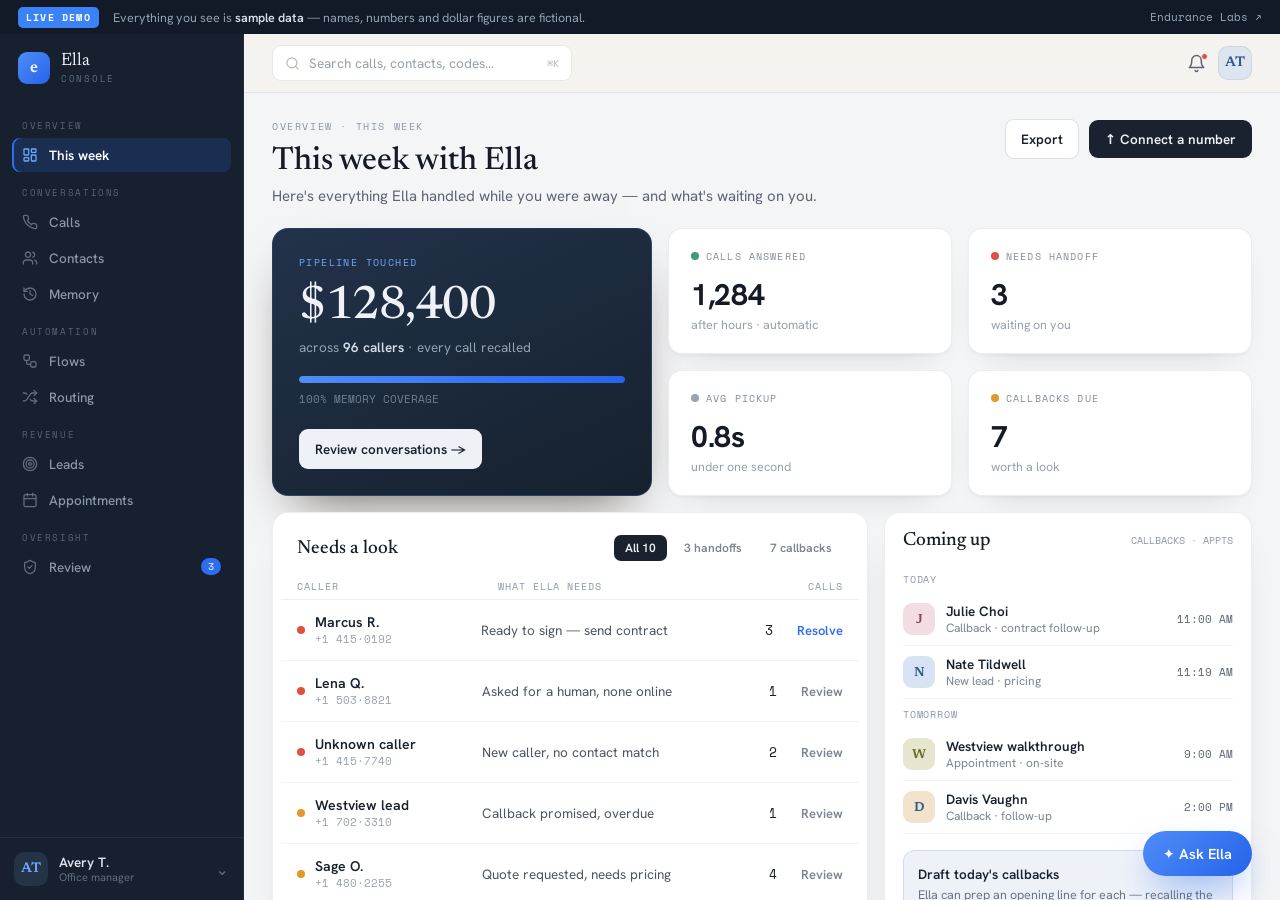
==== console.html @ e3f14224 "Add Ella Console dashboard page (blue/slate palette) from design handoff Implements references/Ella-" ====
<!DOCTYPE html>
<html lang="en">
<head>
  <meta charset="UTF-8" />
  <meta name="viewport" content="width=device-width, initial-scale=1.0" />
  <title>Ella Console — This week with Ella</title>
  <meta name="description" content="The Ella Console — the product dashboard your team logs into. A live, sample-data demo of Ella's weekly overview: pipeline touched, calls answered, what needs a look, what's coming up, and a memory feed of recent conversations." />
  <link rel="preconnect" href="https://fonts.googleapis.com" />
  <link rel="preconnect" href="https://fonts.gstatic.com" crossorigin />
  <link href="https://fonts.googleapis.com/css2?family=Newsreader:ital,opsz,wght@0,6..72,400;0,6..72,500;0,6..72,600;1,6..72,500&family=Hanken+Grotesk:wght@400;500;600;700&family=Space+Mono:wght@400;700&display=swap" rel="stylesheet" />
  <link rel="stylesheet" href="console.css" />
</head>
<body>
<div class="app">

  <!-- ───────── Demo strip ───────── -->
  <div class="demostrip">
    <span class="demo-badge">LIVE DEMO</span>
    <span class="demo-text">Everything you see is <strong>sample data</strong> — names, numbers and dollar figures are fictional.</span>
    <a class="demo-link" href="index.html">Endurance Labs ↗</a>
  </div>

  <!-- ───────── App body ───────── -->
  <div class="appbody">

    <!-- Sidebar -->
    <aside class="sidebar ella-side">
      <div class="side-logo">
        <span class="side-logo-mark">e</span>
        <div class="side-logo-text">
          <div class="side-logo-name">Ella</div>
          <div class="side-logo-sub">CONSOLE</div>
        </div>
      </div>

      <nav class="side-nav" id="sideNav">
        <div class="side-group">
          <div class="side-label">Overview</div>
          <a class="side-item on" data-id="week">
            <span class="side-ic"><svg viewBox="0 0 24 24" fill="none" stroke="currentColor" stroke-width="1.9" stroke-linecap="round" stroke-linejoin="round"><rect width="7" height="9" x="3" y="3" rx="1"/><rect width="7" height="5" x="14" y="3" rx="1"/><rect width="7" height="9" x="14" y="12" rx="1"/><rect width="7" height="5" x="3" y="16" rx="1"/></svg></span>
            <span class="side-name">This week</span>
          </a>
        </div>
        <div class="side-group">
          <div class="side-label">Conversations</div>
          <a class="side-item" data-id="calls">
            <span class="side-ic"><svg viewBox="0 0 24 24" fill="none" stroke="currentColor" stroke-width="1.9" stroke-linecap="round" stroke-linejoin="round"><path d="M22 16.92v3a2 2 0 0 1-2.18 2 19.79 19.79 0 0 1-8.63-3.07 19.5 19.5 0 0 1-6-6 19.79 19.79 0 0 1-3.07-8.67A2 2 0 0 1 4.11 2h3a2 2 0 0 1 2 1.72c.13.96.36 1.9.7 2.81a2 2 0 0 1-.45 2.11L8.09 9.91a16 16 0 0 0 6 6l1.27-1.27a2 2 0 0 1 2.11-.45c.9.34 1.85.57 2.81.7A2 2 0 0 1 22 16.92Z"/></svg></span>
            <span class="side-name">Calls</span>
          </a>
          <a class="side-item" data-id="contacts">
            <span class="side-ic"><svg viewBox="0 0 24 24" fill="none" stroke="currentColor" stroke-width="1.9" stroke-linecap="round" stroke-linejoin="round"><path d="M16 21v-2a4 4 0 0 0-4-4H6a4 4 0 0 0-4 4v2"/><circle cx="9" cy="7" r="4"/><path d="M22 21v-2a4 4 0 0 0-3-3.87"/><path d="M16 3.13a4 4 0 0 1 0 7.75"/></svg></span>
            <span class="side-name">Contacts</span>
          </a>
          <a class="side-item" data-id="memory">
            <span class="side-ic"><svg viewBox="0 0 24 24" fill="none" stroke="currentColor" stroke-width="1.9" stroke-linecap="round" stroke-linejoin="round"><path d="M3 12a9 9 0 1 0 9-9 9.75 9.75 0 0 0-6.74 2.74L3 8"/><path d="M3 3v5h5"/><path d="M12 7v5l4 2"/></svg></span>
            <span class="side-name">Memory</span>
          </a>
        </div>
        <div class="side-group">
          <div class="side-label">Automation</div>
          <a class="side-item" data-id="flows">
            <span class="side-ic"><svg viewBox="0 0 24 24" fill="none" stroke="currentColor" stroke-width="1.9" stroke-linecap="round" stroke-linejoin="round"><rect width="8" height="8" x="3" y="3" rx="2"/><path d="M7 11v4a2 2 0 0 0 2 2h4"/><rect width="8" height="8" x="13" y="13" rx="2"/></svg></span>
            <span class="side-name">Flows</span>
          </a>
          <a class="side-item" data-id="routing">
            <span class="side-ic"><svg viewBox="0 0 24 24" fill="none" stroke="currentColor" stroke-width="1.9" stroke-linecap="round" stroke-linejoin="round"><path d="M2 18h1.4c1.3 0 2.5-.6 3.3-1.7l6.1-8.6c.7-1.1 2-1.7 3.3-1.7H22"/><path d="m18 2 4 4-4 4"/><path d="M2 6h1.9c1.5 0 2.9.9 3.6 2.2"/><path d="M22 18h-5.9c-1.3 0-2.6-.7-3.3-1.8l-.5-.8"/><path d="m18 14 4 4-4 4"/></svg></span>
            <span class="side-name">Routing</span>
          </a>
        </div>
        <div class="side-group">
          <div class="side-label">Revenue</div>
          <a class="side-item" data-id="leads">
            <span class="side-ic"><svg viewBox="0 0 24 24" fill="none" stroke="currentColor" stroke-width="1.9" stroke-linecap="round" stroke-linejoin="round"><circle cx="12" cy="12" r="10"/><circle cx="12" cy="12" r="6"/><circle cx="12" cy="12" r="2"/></svg></span>
            <span class="side-name">Leads</span>
          </a>
          <a class="side-item" data-id="appts">
            <span class="side-ic"><svg viewBox="0 0 24 24" fill="none" stroke="currentColor" stroke-width="1.9" stroke-linecap="round" stroke-linejoin="round"><path d="M8 2v4"/><path d="M16 2v4"/><rect width="18" height="18" x="3" y="4" rx="2"/><path d="M3 10h18"/></svg></span>
            <span class="side-name">Appointments</span>
          </a>
        </div>
        <div class="side-group">
          <div class="side-label">Oversight</div>
          <a class="side-item" data-id="review">
            <span class="side-ic"><svg viewBox="0 0 24 24" fill="none" stroke="currentColor" stroke-width="1.9" stroke-linecap="round" stroke-linejoin="round"><path d="M20 13c0 5-3.5 7.5-7.66 8.95a1 1 0 0 1-.67-.01C7.5 20.5 4 18 4 13V6a1 1 0 0 1 1-1c2 0 4.5-1.2 6.24-2.72a1.17 1.17 0 0 1 1.52 0C14.51 3.81 17 5 19 5a1 1 0 0 1 1 1z"/><path d="m9 12 2 2 4-4"/></svg></span>
            <span class="side-name">Review</span>
            <span class="side-badge">3</span>
          </a>
        </div>
      </nav>

      <div class="side-foot">
        <span class="side-foot-avatar">AT</span>
        <div class="side-foot-meta">
          <div class="side-foot-name">Avery T.</div>
          <div class="side-foot-role">Office manager</div>
        </div>
        <span class="side-foot-caret">⌄</span>
      </div>
    </aside>

    <!-- Main -->
    <main class="main ella-scroll">

      <!-- Top bar -->
      <div class="topbar">
        <div class="search">
          <svg class="search-ic" viewBox="0 0 24 24" fill="none" stroke="currentColor" stroke-width="1.9" stroke-linecap="round" stroke-linejoin="round"><circle cx="11" cy="11" r="8"/><path d="m21 21-4.3-4.3"/></svg>
          <span>Search calls, contacts, codes…</span>
          <span class="search-kbd">⌘K</span>
        </div>
        <div class="topbar-right">
          <span class="bell">
            <svg viewBox="0 0 24 24" fill="none" stroke="currentColor" stroke-width="1.9" stroke-linecap="round" stroke-linejoin="round"><path d="M6 8a6 6 0 0 1 12 0c0 7 3 9 3 9H3s3-2 3-9"/><path d="M10.3 21a1.94 1.94 0 0 0 3.4 0"/></svg>
            <span class="bell-dot"></span>
          </span>
          <span class="topbar-avatar">AT</span>
        </div>
      </div>

      <!-- Content -->
      <div class="content">

        <!-- Page header -->
        <div class="pagehead">
          <div>
            <div class="kicker">OVERVIEW · THIS WEEK</div>
            <h1 class="page-h1">This week with Ella</h1>
            <p class="page-sub">Here's everything Ella handled while you were away — and what's waiting on you.</p>
          </div>
          <div class="pagehead-acts">
            <button class="btn btn-outline">Export</button>
            <button class="btn btn-dark">↑ Connect a number</button>
          </div>
        </div>

        <!-- KPI row -->
        <div class="kpi-row">
          <!-- Hero navy card -->
          <div class="herocard">
            <div class="hero-kicker">PIPELINE TOUCHED</div>
            <div class="hero-figure">$128,400</div>
            <div class="hero-sub">across <strong>96 callers</strong> · every call recalled</div>
            <div class="hero-bar"><div class="hero-bar-fill"></div></div>
            <div class="hero-coverage">100% MEMORY COVERAGE</div>
            <button class="btn hero-btn">Review conversations →</button>
          </div>
          <!-- 4 stat tiles -->
          <div class="stat-tiles">
            <div class="stat">
              <div class="stat-top"><span class="dot green"></span><span class="stat-label">CALLS ANSWERED</span></div>
              <div class="stat-value">1,284</div>
              <div class="stat-sub">after hours · automatic</div>
            </div>
            <div class="stat">
              <div class="stat-top"><span class="dot red"></span><span class="stat-label">NEEDS HANDOFF</span></div>
              <div class="stat-value">3</div>
              <div class="stat-sub">waiting on you</div>
            </div>
            <div class="stat">
              <div class="stat-top"><span class="dot gray"></span><span class="stat-label">AVG PICKUP</span></div>
              <div class="stat-value">0.8s</div>
              <div class="stat-sub">under one second</div>
            </div>
            <div class="stat">
              <div class="stat-top"><span class="dot amber"></span><span class="stat-label">CALLBACKS DUE</span></div>
              <div class="stat-value">7</div>
              <div class="stat-sub">worth a look</div>
            </div>
          </div>
        </div>

        <!-- Two column -->
        <div class="twocol">

          <!-- Needs a look -->
          <div class="card needs">
            <div class="card-head">
              <div class="card-title">Needs a look</div>
              <div class="tabs" id="tabs">
                <button class="tab on" data-tab="all">All 10</button>
                <button class="tab" data-tab="handoff">3 handoffs</button>
                <button class="tab" data-tab="callback">7 callbacks</button>
              </div>
            </div>
            <div class="worklist-head">
              <span>CALLER</span><span>WHAT ELLA NEEDS</span><span class="r">CALLS</span><span></span>
            </div>
            <div id="worklist">
              <div class="worklist-row" data-cat="handoff">
                <div class="wr-caller"><span class="dot red"></span><div><div class="wr-name">Marcus R.</div><div class="wr-code">+1 415·0192</div></div></div>
                <div class="wr-issue">Ready to sign — send contract</div>
                <div class="wr-count">3</div>
                <a class="wr-action primary">Resolve</a>
              </div>
              <div class="worklist-row" data-cat="handoff">
                <div class="wr-caller"><span class="dot red"></span><div><div class="wr-name">Lena Q.</div><div class="wr-code">+1 503·8821</div></div></div>
                <div class="wr-issue">Asked for a human, none online</div>
                <div class="wr-count">1</div>
                <a class="wr-action">Review</a>
              </div>
              <div class="worklist-row" data-cat="handoff">
                <div class="wr-caller"><span class="dot red"></span><div><div class="wr-name">Unknown caller</div><div class="wr-code">+1 415·7740</div></div></div>
                <div class="wr-issue">New caller, no contact match</div>
                <div class="wr-count">2</div>
                <a class="wr-action">Review</a>
              </div>
              <div class="worklist-row" data-cat="callback">
                <div class="wr-caller"><span class="dot amber"></span><div><div class="wr-name">Westview lead</div><div class="wr-code">+1 702·3310</div></div></div>
                <div class="wr-issue">Callback promised, overdue</div>
                <div class="wr-count">1</div>
                <a class="wr-action">Review</a>
              </div>
              <div class="worklist-row" data-cat="callback">
                <div class="wr-caller"><span class="dot amber"></span><div><div class="wr-name">Sage O.</div><div class="wr-code">+1 480·2255</div></div></div>
                <div class="wr-issue">Quote requested, needs pricing</div>
                <div class="wr-count">4</div>
                <a class="wr-action">Review</a>
              </div>
              <div class="worklist-row" data-cat="callback">
                <div class="wr-caller"><span class="dot amber"></span><div><div class="wr-name">Drew S.</div><div class="wr-code">+1 208·9913</div></div></div>
                <div class="wr-issue">Reschedule requested</div>
                <div class="wr-count">2</div>
                <a class="wr-action">Review</a>
              </div>
              <div class="worklist-row" data-cat="callback">
                <div class="wr-caller"><span class="dot amber"></span><div><div class="wr-name">Rhys A.</div><div class="wr-code">+1 214·6648</div></div></div>
                <div class="wr-issue">Payment failed on file</div>
                <div class="wr-count">1</div>
                <a class="wr-action">Review</a>
              </div>
            </div>
            <div class="card-foot">
              <span class="more-link">+3 more issues</span>
              <button class="btn btn-dark sm">✦ Let Ella handle it</button>
            </div>
          </div>

          <!-- Coming up -->
          <div class="card comingup">
            <div class="card-head">
              <div class="card-title">Coming up</div>
              <span class="card-kicker">CALLBACKS · APPTS</span>
            </div>
            <div class="cu-day">TODAY</div>
            <div class="cu-row">
              <span class="avatar a32 rose">J</span>
              <div class="cu-meta"><div class="cu-name">Julie Choi</div><div class="cu-ctx">Callback · contract follow-up</div></div>
              <span class="cu-time">11:00 AM</span>
            </div>
            <div class="cu-row">
              <span class="avatar a32 blue">N</span>
              <div class="cu-meta"><div class="cu-name">Nate Tildwell</div><div class="cu-ctx">New lead · pricing</div></div>
              <span class="cu-time">11:19 AM</span>
            </div>
            <div class="cu-day">TOMORROW</div>
            <div class="cu-row">
              <span class="avatar a32 olive">W</span>
              <div class="cu-meta"><div class="cu-name">Westview walkthrough</div><div class="cu-ctx">Appointment · on-site</div></div>
              <span class="cu-time">9:00 AM</span>
            </div>
            <div class="cu-row">
              <span class="avatar a32 amber">D</span>
              <div class="cu-meta"><div class="cu-name">Davis Vaughn</div><div class="cu-ctx">Callback · follow-up</div></div>
              <span class="cu-time">2:00 PM</span>
            </div>
            <div class="cu-callout">
              <div class="cu-callout-title">Draft today's callbacks</div>
              <div class="cu-callout-sub">Ella can prep an opening line for each — recalling the last call.</div>
              <button class="btn cu-callout-btn">Draft with Ella →</button>
            </div>
          </div>
        </div>

        <!-- Recent conversations -->
        <div class="card recent">
          <div class="card-head">
            <div class="card-title">Recent conversations</div>
            <span class="view-all">View all →</span>
          </div>

          <div class="rc-day">FRI, JUN 20</div>
          <div class="rc-row">
            <span class="avatar a38 amber">M</span>
            <div class="rc-meta"><div class="rc-name">Marcus R.</div><div class="rc-ctx"><span class="memchip">↻ MEMORY</span> Recalled 3 prior calls · closing on Westview</div></div>
            <div class="rc-right"><div class="rc-time">4:42 PM</div><div class="rc-dur">6:18</div></div>
          </div>
          <div class="rc-row">
            <span class="avatar a38 purple">P</span>
            <div class="rc-meta"><div class="rc-name">Priya N.</div><div class="rc-ctx"><span class="memchip">↻ MEMORY</span> New lead · asked about pricing &amp; hours</div></div>
            <div class="rc-right"><div class="rc-time">2:10 PM</div><div class="rc-dur">3:02</div></div>
          </div>
          <div class="rc-row">
            <span class="avatar a38 green">C</span>
            <div class="rc-meta"><div class="rc-name">Cole B.</div><div class="rc-ctx"><span class="memchip">↻ MEMORY</span> Rescheduled Thursday install to Monday</div></div>
            <div class="rc-right"><div class="rc-time">12:35 PM</div><div class="rc-dur">1:54</div></div>
          </div>

          <div class="rc-day">THU, JUN 19</div>
          <div class="rc-row">
            <span class="avatar a38 rose">J</span>
            <div class="rc-meta"><div class="rc-name">Julie Choi</div><div class="rc-ctx"><span class="memchip">↻ MEMORY</span> Recalled deposit on file · booked the signing</div></div>
            <div class="rc-right"><div class="rc-time">5:01 PM</div><div class="rc-dur">4:20</div></div>
          </div>
          <div class="rc-row">
            <span class="avatar a38 blue">R</span>
            <div class="rc-meta"><div class="rc-name">Rhys A.</div><div class="rc-ctx"><span class="memchip">↻ MEMORY</span> Payment failed · flagged for handoff</div></div>
            <div class="rc-right"><div class="rc-time">3:48 PM</div><div class="rc-dur">2:11</div></div>
          </div>
          <div class="rc-row">
            <span class="avatar a38 olive">S</span>
            <div class="rc-meta"><div class="rc-name">Sage O.</div><div class="rc-ctx"><span class="memchip">↻ MEMORY</span> Quote requested · sent follow-up text</div></div>
            <div class="rc-right"><div class="rc-time">11:22 AM</div><div class="rc-dur">2:46</div></div>
          </div>
        </div>

      </div>

      <!-- Ask Ella -->
      <div class="ask-pop" id="askPop" hidden>
        <div class="ask-head"><span class="ask-mark">e</span><span class="ask-title">Ask Ella</span></div>
        <div class="ask-suggestions">
          <div class="ask-sg">Who's waiting on a callback?</div>
          <div class="ask-sg">Summarize Marcus R.'s last 3 calls</div>
          <div class="ask-sg">Who's most likely to close this week?</div>
        </div>
        <div class="ask-input">Ask anything…<span class="ask-send">↑</span></div>
      </div>
      <button class="ask-fab" id="askFab">✦ Ask Ella</button>

    </main>
  </div>
</div>

<script>
  // Sidebar active state (visual)
  document.getElementById('sideNav').addEventListener('click', function (e) {
    var item = e.target.closest('.side-item');
    if (!item) return;
    e.preventDefault();
    this.querySelectorAll('.side-item.on').forEach(function (el) { el.classList.remove('on'); });
    item.classList.add('on');
  });

  // "Needs a look" tab filter
  var tabs = document.getElementById('tabs');
  var rows = Array.prototype.slice.call(document.querySelectorAll('#worklist .worklist-row'));
  tabs.addEventListener('click', function (e) {
    var btn = e.target.closest('.tab');
    if (!btn) return;
    this.querySelectorAll('.tab.on').forEach(function (el) { el.classList.remove('on'); });
    btn.classList.add('on');
    var t = btn.getAttribute('data-tab');
    rows.forEach(function (r) {
      r.style.display = (t === 'all' || r.getAttribute('data-cat') === t) ? '' : 'none';
    });
  });

  // Ask Ella popover
  var fab = document.getElementById('askFab');
  var pop = document.getElementById('askPop');
  fab.addEventListener('click', function () { pop.hidden = !pop.hidden; });
</script>
</body>
</html>
---- console.css ----
/* Ella Console — product dashboard.
   Palette B (cool blue/slate SaaS), tokens per the design handoff README.
   Fonts: Newsreader (display/headings/numbers/avatars), Hanken Grotesk (UI/body),
   Space Mono (eyebrows, codes, phone numbers, timestamps). */

:root {
  --app-bg: #f4f5f7;
  --sidebar-bg: #16202e;
  --demo-bg: #111a26;

  --accent: #2f6df0;
  --accent-grad: linear-gradient(135deg, #4f8df8, #2563eb);
  --accent-icon: #6ea8fe;

  --heading: #141b26;
  --body: #18212e;
  --muted: #5b6573;
  --faint: #97a0ad;
  --mono-faint: #8a97a6;
  --mono-faint-2: #9aa4b1;

  --status-red: #dc5440;
  --status-amber: #e0992a;
  --status-green: #3f9d6e;

  --surface: #ffffff;
  --card-border: rgba(20, 30, 45, 0.08);
  --hairline: rgba(20, 30, 45, 0.07);
  --hairline-soft: rgba(20, 30, 45, 0.05);
  --row-hover: #f6f8fb;

  --card-shadow: 0 2px 3px rgba(20, 30, 45, 0.03), 0 18px 40px -24px rgba(20, 30, 45, 0.22);
  --stat-shadow: 0 2px 3px rgba(20, 30, 45, 0.03), 0 16px 36px -22px rgba(20, 30, 45, 0.2);
  --navy-shadow: 0 24px 50px -24px rgba(28, 18, 8, 0.7);

  --f-serif: 'Newsreader', Georgia, serif;
  --f-sans: 'Hanken Grotesk', system-ui, -apple-system, sans-serif;
  --f-mono: 'Space Mono', ui-monospace, monospace;
}

* { box-sizing: border-box; }
html, body { margin: 0; padding: 0; background: var(--app-bg); font-family: var(--f-sans); color: var(--body); }
a { text-decoration: none; color: inherit; }

.ella-scroll::-webkit-scrollbar { width: 10px; }
.ella-scroll::-webkit-scrollbar-track { background: transparent; }
.ella-scroll::-webkit-scrollbar-thumb { background: rgba(20, 30, 45, 0.14); border-radius: 6px; }
.ella-side::-webkit-scrollbar { width: 8px; }
.ella-side::-webkit-scrollbar-thumb { background: rgba(255, 255, 255, 0.1); border-radius: 6px; }

@keyframes ellaPop { from { opacity: 0; transform: translateY(8px); } to { opacity: 1; transform: translateY(0); } }

.app { height: 100vh; display: flex; flex-direction: column; background: var(--app-bg); color: var(--body); overflow: hidden; }

/* ───────── Demo strip ───────── */
.demostrip { flex: 0 0 auto; height: 34px; background: var(--demo-bg); display: flex; align-items: center; gap: 14px; padding: 0 18px; font-size: 12.5px; color: #93a1b2; }
.demo-badge { font-family: var(--f-mono); font-size: 10px; letter-spacing: 0.12em; color: #fff; background: #3b82f6; border-radius: 5px; padding: 3px 8px; font-weight: 700; }
.demo-text strong { color: #d6deea; font-weight: 600; }
.demo-link { margin-left: auto; color: #9aa9bb; font-family: var(--f-mono); font-size: 11px; }
.demo-link:hover { color: #d6deea; }
.demo-text { overflow: hidden; text-overflow: ellipsis; white-space: nowrap; }

/* ───────── App body ───────── */
.appbody { flex: 1 1 auto; display: flex; min-height: 0; }

/* ───────── Sidebar ───────── */
.sidebar { flex: 0 0 244px; background: var(--sidebar-bg); border-right: 1px solid rgba(255, 255, 255, 0.06); display: flex; flex-direction: column; overflow-y: auto; }
.side-logo { padding: 18px 18px 14px; display: flex; align-items: center; gap: 11px; }
.side-logo-mark { width: 32px; height: 32px; border-radius: 9px; background: var(--accent-grad); color: #fff; display: flex; align-items: center; justify-content: center; font-family: var(--f-serif); font-weight: 600; font-size: 17px; }
.side-logo-name { font-family: var(--f-serif); font-size: 18px; color: #eef2f7; line-height: 1.1; }
.side-logo-sub { font-family: var(--f-mono); font-size: 8.5px; letter-spacing: 0.2em; color: #5f6e80; }

.side-nav { flex: 1 1 auto; padding: 6px 12px; }
.side-group { margin: 14px 0 4px; }
.side-label { font-family: var(--f-mono); font-size: 9px; letter-spacing: 0.18em; color: #566576; padding: 0 10px 6px; text-transform: uppercase; }
.side-item { display: flex; align-items: center; gap: 11px; padding: 8px 10px; border-radius: 8px; cursor: pointer; font-size: 13.5px; margin-bottom: 2px; color: #8a98a8; font-weight: 500; transition: background 120ms ease, color 120ms ease; }
.side-item:hover { background: rgba(255, 255, 255, 0.05); color: #c8d2de; }
.side-item.on { background: rgba(47, 109, 240, 0.18); box-shadow: inset 2px 0 0 var(--accent); color: #fff; font-weight: 600; }
.side-ic { width: 16px; display: inline-flex; align-items: center; justify-content: center; color: #5f6e80; flex-shrink: 0; }
.side-ic svg { width: 16px; height: 16px; }
.side-item:hover .side-ic { color: #8fa2b8; }
.side-item.on .side-ic { color: var(--accent-icon); }
.side-name { flex: 1 1 auto; }
.side-badge { font-family: var(--f-mono); font-size: 10px; background: var(--accent); color: #fff; border-radius: 20px; padding: 1px 7px; }

.side-foot { flex: 0 0 auto; padding: 14px; border-top: 1px solid rgba(255, 255, 255, 0.06); display: flex; align-items: center; gap: 11px; }
.side-foot-avatar { width: 34px; height: 34px; border-radius: 10px; background: #243446; color: var(--accent-icon); display: flex; align-items: center; justify-content: center; font-family: var(--f-serif); font-weight: 600; font-size: 14px; }
.side-foot-name { font-size: 13.5px; color: #dbe3ee; font-weight: 600; line-height: 1.25; }
.side-foot-role { font-size: 11px; color: #5f6e80; }
.side-foot-caret { margin-left: auto; color: #5f6e80; }

/* ───────── Main ───────── */
.main { flex: 1 1 auto; min-width: 0; overflow-y: auto; position: relative; }

/* Top bar */
.topbar { position: sticky; top: 0; z-index: 40; background: rgba(245, 243, 238, 0.86); backdrop-filter: blur(12px); border-bottom: 1px solid var(--hairline); display: flex; align-items: center; gap: 14px; padding: 11px 28px; }
.search { display: flex; align-items: center; gap: 9px; background: #fff; border: 1px solid rgba(20, 30, 45, 0.1); border-radius: 9px; padding: 8px 12px; width: 300px; color: var(--faint); font-size: 13.5px; }
.search-ic { width: 15px; height: 15px; color: #bdb6ab; flex-shrink: 0; }
.search-kbd { margin-left: auto; font-family: var(--f-mono); font-size: 10px; color: #bdb6ab; }
.topbar-right { margin-left: auto; display: flex; align-items: center; gap: 12px; }
.bell { position: relative; color: var(--muted); cursor: pointer; display: inline-flex; }
.bell svg { width: 19px; height: 19px; }
.bell-dot { position: absolute; top: -1px; right: -2px; width: 7px; height: 7px; border-radius: 50%; background: var(--status-red); border: 1.5px solid var(--app-bg); }
.topbar-avatar { width: 34px; height: 34px; border-radius: 10px; background: #dde5f0; border: 1px solid var(--card-border); color: #2f5a8a; display: flex; align-items: center; justify-content: center; font-family: var(--f-serif); font-weight: 600; font-size: 14px; }

/* Content */
.content { padding: 26px 28px 80px; max-width: 1280px; }

/* Page header */
.pagehead { display: flex; align-items: flex-start; justify-content: space-between; gap: 20px; margin-bottom: 22px; }
.kicker { font-family: var(--f-mono); font-size: 10px; letter-spacing: 0.16em; color: var(--mono-faint); margin-bottom: 10px; }
.page-h1 { font-family: var(--f-serif); font-weight: 500; font-size: 32px; line-height: 1.1; margin: 0 0 7px; color: var(--heading); }
.page-sub { font-size: 15px; color: var(--muted); margin: 0; }
.pagehead-acts { display: flex; align-items: center; gap: 10px; flex-shrink: 0; }

/* Buttons */
.btn { font-family: var(--f-sans); font-size: 13.5px; font-weight: 600; border-radius: 9px; cursor: pointer; border: none; transition: background 120ms ease, filter 120ms ease; }
.btn.sm { font-size: 13px; }
.btn-outline { border: 1px solid rgba(20, 30, 45, 0.14); background: #fff; color: var(--body); padding: 10px 15px; }
.btn-outline:hover { background: var(--row-hover); }
.btn-dark { background: #1a2230; color: #eef2f7; padding: 10px 16px; display: inline-flex; align-items: center; gap: 8px; }
.btn-dark.sm { padding: 9px 14px; gap: 7px; }
.btn-dark:hover { background: #26303f; }

/* ───────── KPI row ───────── */
.kpi-row { display: grid; grid-template-columns: 380px 1fr; gap: 16px; margin-bottom: 16px; }
.herocard { border-radius: 16px; padding: 26px; background: linear-gradient(155deg, #22324a, #16212e); border: 1px solid rgba(110, 168, 254, 0.16); box-shadow: var(--navy-shadow); display: flex; flex-direction: column; }
.hero-kicker { font-family: var(--f-mono); font-size: 10px; letter-spacing: 0.14em; color: var(--accent-icon); }
.hero-figure { font-family: var(--f-serif); font-weight: 500; font-size: 46px; line-height: 1; color: #eef2f7; margin: 14px 0 8px; letter-spacing: -0.01em; }
.hero-sub { font-size: 13.5px; color: #93a1b2; }
.hero-sub strong { color: #d6deea; font-weight: 600; }
.hero-bar { margin: 20px 0 8px; height: 7px; border-radius: 6px; background: rgba(255, 255, 255, 0.08); overflow: hidden; }
.hero-bar-fill { width: 100%; height: 100%; border-radius: 6px; background: linear-gradient(90deg, #4f8df8, #2563eb); }
.hero-coverage { font-family: var(--f-mono); font-size: 10.5px; color: #6f7e90; }
.hero-btn { margin-top: 22px; align-self: flex-start; background: #eef2f7; color: #1a2230; padding: 11px 16px; }
.hero-btn:hover { background: #fff; }

.stat-tiles { display: grid; grid-template-columns: 1fr 1fr; grid-template-rows: 1fr 1fr; gap: 16px; }
.stat { background: var(--surface); border: 1px solid var(--card-border); border-radius: 14px; padding: 20px 22px; box-shadow: var(--stat-shadow); display: flex; flex-direction: column; }
.stat-top { display: flex; align-items: center; gap: 7px; margin-bottom: auto; }
.stat-label { font-family: var(--f-mono); font-size: 9.5px; letter-spacing: 0.12em; color: #828c9a; }
.stat-value { font-size: 30px; font-weight: 700; color: var(--heading); line-height: 1; margin: 14px 0 6px; letter-spacing: -0.01em; }
.stat-sub { font-size: 12.5px; color: var(--faint); }

/* Status dots */
.dot { width: 8px; height: 8px; border-radius: 50%; flex-shrink: 0; display: inline-block; }
.dot.green { background: var(--status-green); }
.dot.red { background: var(--status-red); }
.dot.amber { background: var(--status-amber); }
.dot.gray { background: var(--mono-faint-2); }

/* ───────── Cards ───────── */
.card { background: var(--surface); border: 1px solid var(--card-border); border-radius: 16px; box-shadow: var(--card-shadow); }
.card-head { display: flex; align-items: center; justify-content: space-between; }
.card-title { font-family: var(--f-serif); font-size: 19px; font-weight: 500; color: var(--heading); }
.card-kicker { font-family: var(--f-mono); font-size: 10px; color: var(--mono-faint); }

/* Two column */
.twocol { display: grid; grid-template-columns: 1.62fr 1fr; gap: 16px; margin-bottom: 16px; }

/* Needs a look */
.needs { padding: 8px; }
.needs .card-head { padding: 14px 16px 12px; }
.tabs { display: flex; align-items: center; gap: 6px; }
.tab { font-family: var(--f-sans); font-size: 12px; font-weight: 600; cursor: pointer; border: none; border-radius: 7px; padding: 5px 11px; background: transparent; color: #7b8493; }
.tab.on { background: #1a2230; color: #eef2f7; }
.worklist-head { display: grid; grid-template-columns: 1.1fr 1.7fr auto auto; font-family: var(--f-mono); font-size: 9.5px; letter-spacing: 0.1em; color: var(--mono-faint); padding: 6px 16px; border-bottom: 1px solid var(--hairline); }
.worklist-head .r { text-align: right; }
.worklist-row { display: grid; grid-template-columns: 1.1fr 1.7fr auto auto; align-items: center; padding: 13px 16px; border-bottom: 1px solid var(--hairline-soft); transition: background 120ms ease; }
.worklist-row:hover { background: var(--row-hover); }
.wr-caller { display: flex; align-items: center; gap: 10px; min-width: 0; }
.wr-name { font-size: 14px; font-weight: 600; color: var(--body); white-space: nowrap; overflow: hidden; text-overflow: ellipsis; }
.wr-code { font-family: var(--f-mono); font-size: 10.5px; color: var(--mono-faint-2); }
.wr-issue { font-size: 13.5px; color: #4d5564; padding-right: 14px; }
.wr-count { font-family: var(--f-mono); font-size: 13px; color: var(--body); text-align: right; padding-right: 18px; }
.wr-action { font-size: 13px; font-weight: 600; color: #7b8493; white-space: nowrap; padding-left: 6px; cursor: pointer; }
.wr-action.primary { color: var(--accent); }
.wr-action:hover { text-decoration: underline; }
.card-foot { display: flex; align-items: center; justify-content: space-between; padding: 14px 16px 12px; }
.more-link { font-size: 13px; color: var(--accent); font-weight: 600; cursor: pointer; }

/* Coming up */
.comingup { padding: 18px; display: flex; flex-direction: column; }
.comingup .card-head { margin-bottom: 14px; }
.cu-day { font-family: var(--f-mono); font-size: 10px; letter-spacing: 0.08em; color: var(--mono-faint); margin: 8px 0 6px; }
.cu-row { display: flex; align-items: center; gap: 11px; padding: 9px 0; border-bottom: 1px solid var(--hairline-soft); }
.cu-meta { min-width: 0; flex: 1 1 auto; }
.cu-name { font-size: 13.5px; font-weight: 600; color: var(--body); white-space: nowrap; overflow: hidden; text-overflow: ellipsis; }
.cu-ctx { font-size: 12px; color: #7b8493; }
.cu-time { font-family: var(--f-mono); font-size: 11px; color: var(--muted); flex-shrink: 0; }
.cu-callout { margin-top: 16px; background: #eef2f8; border: 1px solid rgba(47, 109, 240, 0.16); border-radius: 12px; padding: 14px; }
.cu-callout-title { font-size: 13.5px; font-weight: 600; color: var(--body); margin-bottom: 3px; }
.cu-callout-sub { font-size: 12.5px; color: #6b7484; line-height: 1.5; margin-bottom: 12px; }
.cu-callout-btn { width: 100%; background: var(--accent-grad); color: #fff; padding: 10px; font-size: 13px; }
.cu-callout-btn:hover { filter: brightness(1.05); }

/* Recent conversations */
.recent { padding: 20px 22px; }
.recent .card-head { margin-bottom: 6px; }
.view-all { font-size: 13px; color: var(--accent); font-weight: 600; cursor: pointer; }
.rc-day { font-family: var(--f-mono); font-size: 10px; letter-spacing: 0.08em; color: var(--mono-faint); margin: 18px 0 4px; }
.rc-row { display: flex; align-items: center; gap: 13px; padding: 11px 6px; border-bottom: 1px solid var(--hairline-soft); border-radius: 8px; transition: background 120ms ease; }
.rc-row:hover { background: var(--row-hover); }
.rc-meta { min-width: 0; flex: 1 1 auto; }
.rc-name { font-size: 14.5px; font-weight: 600; color: var(--body); }
.rc-ctx { font-size: 13px; color: #6b7484; display: flex; align-items: center; gap: 8px; }
.memchip { display: inline-flex; align-items: center; gap: 4px; font-family: var(--f-mono); font-size: 10px; color: var(--accent); background: rgba(47, 109, 240, 0.09); border-radius: 5px; padding: 1px 6px; white-space: nowrap; }
.rc-right { text-align: right; flex-shrink: 0; }
.rc-time { font-family: var(--f-mono); font-size: 11.5px; color: var(--muted); }
.rc-dur { font-family: var(--f-mono); font-size: 10.5px; color: var(--mono-faint-2); }

/* Avatars (rounded squares, pastel cool set) */
.avatar { display: flex; align-items: center; justify-content: center; font-family: var(--f-serif); font-weight: 600; flex-shrink: 0; }
.avatar.a32 { width: 32px; height: 32px; border-radius: 9px; font-size: 13px; }
.avatar.a38 { width: 38px; height: 38px; border-radius: 10px; font-size: 15px; }
.avatar.amber { background: #f3e3cd; color: #2f5a8a; }
.avatar.green { background: #d9ead9; color: #2f6b48; }
.avatar.blue { background: #d7e3f2; color: #2f5a8a; }
.avatar.purple { background: #e6ddf2; color: #5a3f8a; }
.avatar.rose { background: #f2dde2; color: #8a3f55; }
.avatar.olive { background: #e6e6cf; color: #6b6b2f; }

/* ───────── Ask Ella ───────── */
.ask-fab { position: fixed; right: 28px; bottom: 24px; z-index: 60; display: inline-flex; align-items: center; gap: 9px; background: var(--accent-grad); color: #fff; border: none; border-radius: 999px; padding: 13px 20px; font-size: 14.5px; font-weight: 600; cursor: pointer; font-family: var(--f-sans); box-shadow: 0 16px 36px -10px rgba(47, 109, 240, 0.6); transition: filter 120ms ease; }
.ask-fab:hover { filter: brightness(1.05); }
.ask-pop { position: fixed; right: 28px; bottom: 84px; z-index: 60; width: 330px; background: #fff; border: 1px solid rgba(20, 30, 45, 0.1); border-radius: 16px; box-shadow: 0 30px 70px -20px rgba(28, 18, 8, 0.45); padding: 16px; animation: ellaPop .18s ease; }
.ask-pop[hidden] { display: none; }
.ask-head { display: flex; align-items: center; gap: 9px; margin-bottom: 12px; }
.ask-mark { width: 28px; height: 28px; border-radius: 8px; background: var(--accent-grad); color: #fff; display: flex; align-items: center; justify-content: center; font-family: var(--f-serif); font-size: 14px; }
.ask-title { font-family: var(--f-serif); font-size: 16px; color: var(--heading); }
.ask-suggestions { display: flex; flex-direction: column; gap: 7px; margin-bottom: 12px; }
.ask-sg { font-size: 12.5px; color: #4d5564; background: #eef2f8; border-radius: 9px; padding: 9px 11px; cursor: pointer; }
.ask-sg:hover { background: #e3eaf6; }
.ask-input { display: flex; align-items: center; gap: 8px; border: 1px solid rgba(20, 30, 45, 0.12); border-radius: 10px; padding: 9px 11px; color: var(--faint); font-size: 13px; }
.ask-send { margin-left: auto; color: var(--accent); }

/* ───────── Responsive ───────── */
@media (max-width: 1080px) {
  .kpi-row { grid-template-columns: 1fr; }
  .twocol { grid-template-columns: 1fr; }
}
@media (max-width: 720px) {
  .sidebar { display: none; }
  .stat-tiles { grid-template-rows: auto; }
  .search { width: auto; flex: 1; }
}
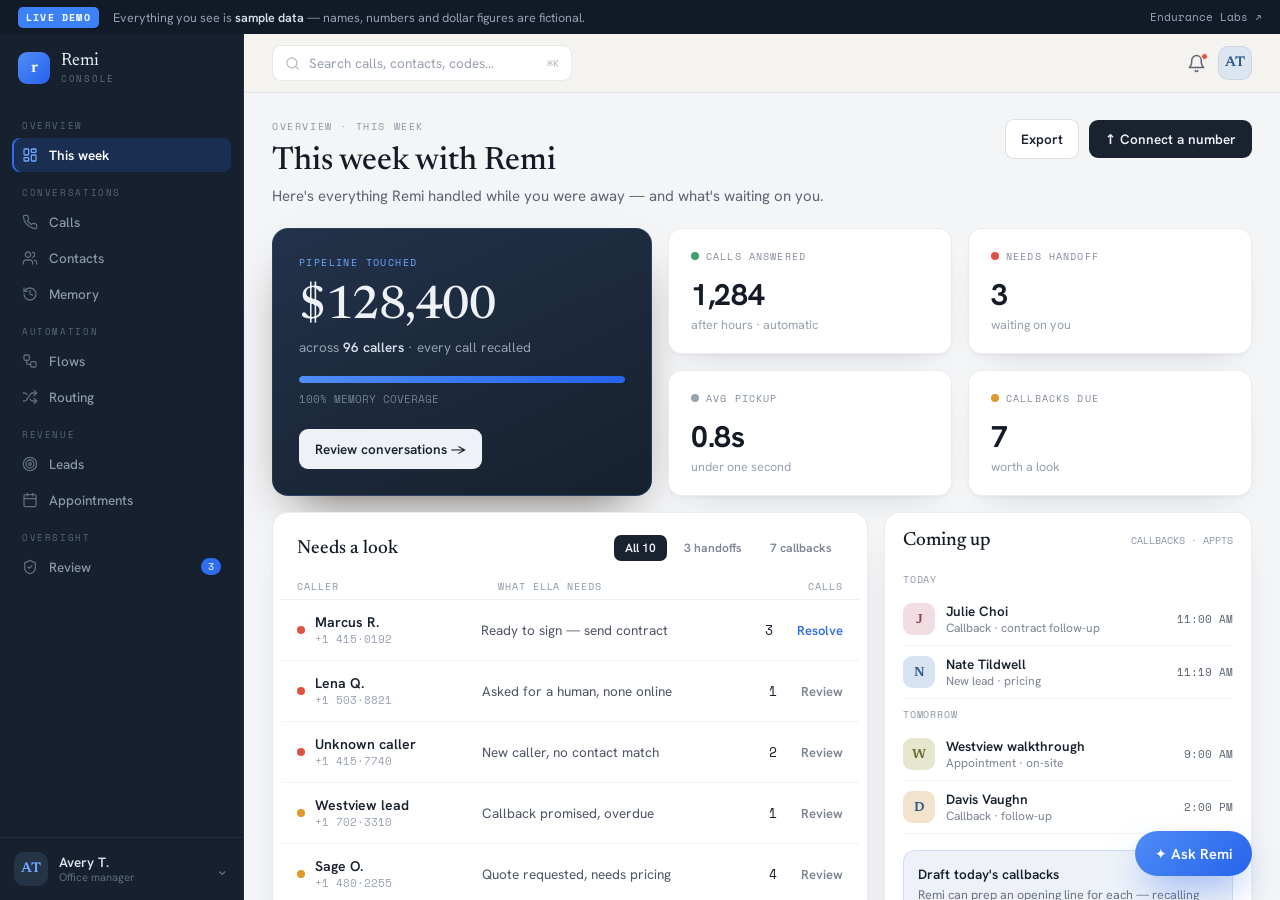
==== commit c9393379: "Rebrand Ella → Remi and rewire the landing page (Fable 5) Product renamed Ella → Remi across landing" ====
--- a/console.html
+++ b/console.html
@@ -3,8 +3,8 @@
 <head>
   <meta charset="UTF-8" />
   <meta name="viewport" content="width=device-width, initial-scale=1.0" />
-  <title>Ella Console — This week with Ella</title>
-  <meta name="description" content="The Ella Console — the product dashboard your team logs into. A live, sample-data demo of Ella's weekly overview: pipeline touched, calls answered, what needs a look, what's coming up, and a memory feed of recent conversations." />
+  <title>Remi Console — This week with Remi</title>
+  <meta name="description" content="The Remi Console — the product dashboard your team logs into. A live, sample-data demo of Remi's weekly overview: pipeline touched, calls answered, what needs a look, what's coming up, and a memory feed of recent conversations." />
   <link rel="preconnect" href="https://fonts.googleapis.com" />
   <link rel="preconnect" href="https://fonts.gstatic.com" crossorigin />
   <link href="https://fonts.googleapis.com/css2?family=Newsreader:ital,opsz,wght@0,6..72,400;0,6..72,500;0,6..72,600;1,6..72,500&family=Hanken+Grotesk:wght@400;500;600;700&family=Space+Mono:wght@400;700&display=swap" rel="stylesheet" />
@@ -26,9 +26,9 @@
     <!-- Sidebar -->
     <aside class="sidebar ella-side">
       <div class="side-logo">
-        <span class="side-logo-mark">e</span>
+        <span class="side-logo-mark">r</span>
         <div class="side-logo-text">
-          <div class="side-logo-name">Ella</div>
+          <div class="side-logo-name">Remi</div>
           <div class="side-logo-sub">CONSOLE</div>
         </div>
       </div>
@@ -120,12 +120,15 @@
       <!-- Content -->
       <div class="content">
 
+      <!-- ════════ VIEW: This week ════════ -->
+      <section class="view" id="view-week">
+
         <!-- Page header -->
         <div class="pagehead">
           <div>
             <div class="kicker">OVERVIEW · THIS WEEK</div>
-            <h1 class="page-h1">This week with Ella</h1>
-            <p class="page-sub">Here's everything Ella handled while you were away — and what's waiting on you.</p>
+            <h1 class="page-h1">This week with Remi</h1>
+            <p class="page-sub">Here's everything Remi handled while you were away — and what's waiting on you.</p>
           </div>
           <div class="pagehead-acts">
             <button class="btn btn-outline">Export</button>
@@ -231,7 +234,7 @@
             </div>
             <div class="card-foot">
               <span class="more-link">+3 more issues</span>
-              <button class="btn btn-dark sm">✦ Let Ella handle it</button>
+              <button class="btn btn-dark sm">✦ Let Remi handle it</button>
             </div>
           </div>
 
@@ -265,8 +268,8 @@
             </div>
             <div class="cu-callout">
               <div class="cu-callout-title">Draft today's callbacks</div>
-              <div class="cu-callout-sub">Ella can prep an opening line for each — recalling the last call.</div>
-              <button class="btn cu-callout-btn">Draft with Ella →</button>
+              <div class="cu-callout-sub">Remi can prep an opening line for each — recalling the last call.</div>
+              <button class="btn cu-callout-btn">Draft with Remi →</button>
             </div>
           </div>
         </div>
@@ -312,12 +315,292 @@
             <div class="rc-right"><div class="rc-time">11:22 AM</div><div class="rc-dur">2:46</div></div>
           </div>
         </div>
+      </section>
+
+      <!-- ════════ VIEW: Calls ════════ -->
+      <section class="view" id="view-calls" hidden>
+        <div class="pagehead">
+          <div>
+            <div class="kicker">CONVERSATIONS · CALLS</div>
+            <h1 class="page-h1">Calls</h1>
+            <p class="page-sub">Every call Remi answered this week — inbound, outbound, and after-hours.</p>
+          </div>
+          <div class="pagehead-acts">
+            <button class="btn btn-outline">Filter</button>
+            <button class="btn btn-dark">↑ Export log</button>
+          </div>
+        </div>
+        <div class="statstrip">
+          <div class="statcell"><div class="sc-top"><span class="dot blue"></span><span class="sc-label">TOTAL CALLS</span></div><div class="sc-value">1,284</div><div class="sc-sub">this week</div></div>
+          <div class="statcell"><div class="sc-top"><span class="dot green"></span><span class="sc-label">ANSWERED</span></div><div class="sc-value">1,281</div><div class="sc-sub">99.8% pickup</div></div>
+          <div class="statcell"><div class="sc-top"><span class="dot gray"></span><span class="sc-label">AVG DURATION</span></div><div class="sc-value">3:11</div><div class="sc-sub">per conversation</div></div>
+          <div class="statcell"><div class="sc-top"><span class="dot red"></span><span class="sc-label">NEEDS HANDOFF</span></div><div class="sc-value">3</div><div class="sc-sub">waiting on you</div></div>
+        </div>
+        <div class="card tablecard">
+          <div class="card-head"><div class="card-title">Recent calls</div><span class="card-kicker">LAST 48 HOURS</span></div>
+          <table class="dtable">
+            <thead><tr><th>Caller</th><th>What happened</th><th>Outcome</th><th class="num">Duration</th><th class="num">When</th></tr></thead>
+            <tbody>
+              <tr><td><div class="cellname"><span class="avatar a32 amber">M</span><div><div class="nm">Marcus R.</div><div class="code">+1 415·0192</div></div></div></td><td class="t-muted">Ready to sign — contract sent</td><td><span class="pill green"><span class="pilldot"></span>Resolved</span></td><td class="num">6:18</td><td class="num">4:42 PM</td></tr>
+              <tr><td><div class="cellname"><span class="avatar a32 purple">P</span><div><div class="nm">Priya N.</div><div class="code">+1 628·7741</div></div></div></td><td class="t-muted">New lead — pricing &amp; hours</td><td><span class="pill blue"><span class="pilldot"></span>Logged</span></td><td class="num">3:02</td><td class="num">2:10 PM</td></tr>
+              <tr><td><div class="cellname"><span class="avatar a32 green">C</span><div><div class="nm">Cole B.</div><div class="code">+1 503·2218</div></div></div></td><td class="t-muted">Rescheduled install to Monday</td><td><span class="pill blue"><span class="pilldot"></span>Logged</span></td><td class="num">1:54</td><td class="num">12:35 PM</td></tr>
+              <tr><td><div class="cellname"><span class="avatar a32 rose">L</span><div><div class="nm">Lena Q.</div><div class="code">+1 503·8821</div></div></div></td><td class="t-muted">Asked for a human, none online</td><td><span class="pill red"><span class="pilldot"></span>Needs handoff</span></td><td class="num">0:48</td><td class="num">11:02 AM</td></tr>
+              <tr><td><div class="cellname"><span class="avatar a32 olive">J</span><div><div class="nm">Julie Choi</div><div class="code">+1 415·6610</div></div></div></td><td class="t-muted">Recalled deposit · booked signing</td><td><span class="pill green"><span class="pilldot"></span>Resolved</span></td><td class="num">4:20</td><td class="num">Yest 5:01 PM</td></tr>
+              <tr><td><div class="cellname"><span class="avatar a32 blue">R</span><div><div class="nm">Rhys A.</div><div class="code">+1 214·6648</div></div></div></td><td class="t-muted">Payment failed on file</td><td><span class="pill red"><span class="pilldot"></span>Needs handoff</span></td><td class="num">2:11</td><td class="num">Yest 3:48 PM</td></tr>
+              <tr><td><div class="cellname"><span class="avatar a32 amber">S</span><div><div class="nm">Sage O.</div><div class="code">+1 480·2255</div></div></div></td><td class="t-muted">Quote requested · sent text</td><td><span class="pill amber"><span class="pilldot"></span>Follow-up</span></td><td class="num">2:46</td><td class="num">Yest 11:22 AM</td></tr>
+              <tr><td><div class="cellname"><span class="avatar a32 gray">?</span><div><div class="nm">Unknown caller</div><div class="code">+1 415·7740</div></div></div></td><td class="t-muted">New caller, no contact match</td><td><span class="pill red"><span class="pilldot"></span>Needs handoff</span></td><td class="num">0:39</td><td class="num">Yest 9:14 AM</td></tr>
+              <tr><td><div class="cellname"><span class="avatar a32 purple">D</span><div><div class="nm">Davis Vaughn</div><div class="code">+1 208·4417</div></div></div></td><td class="t-muted">Follow-up on proposal</td><td><span class="pill blue"><span class="pilldot"></span>Logged</span></td><td class="num">3:31</td><td class="num">Wed 4:05 PM</td></tr>
+              <tr><td><div class="cellname"><span class="avatar a32 green">N</span><div><div class="nm">Nate Tildwell</div><div class="code">+1 602·9930</div></div></div></td><td class="t-muted">New lead — pricing</td><td><span class="pill amber"><span class="pilldot"></span>Follow-up</span></td><td class="num">1:12</td><td class="num">Wed 1:19 PM</td></tr>
+            </tbody>
+          </table>
+        </div>
+      </section>
+
+      <!-- ════════ VIEW: Contacts ════════ -->
+      <section class="view" id="view-contacts" hidden>
+        <div class="pagehead">
+          <div>
+            <div class="kicker">CONVERSATIONS · CONTACTS</div>
+            <h1 class="page-h1">Contacts</h1>
+            <p class="page-sub">Everyone Remi has spoken with — each with full conversation memory.</p>
+          </div>
+          <div class="pagehead-acts">
+            <button class="btn btn-outline">Import</button>
+            <button class="btn btn-dark">+ New contact</button>
+          </div>
+        </div>
+        <div class="statstrip">
+          <div class="statcell"><div class="sc-top"><span class="dot blue"></span><span class="sc-label">TOTAL CONTACTS</span></div><div class="sc-value">2,418</div><div class="sc-sub">in memory</div></div>
+          <div class="statcell"><div class="sc-top"><span class="dot amber"></span><span class="sc-label">ACTIVE LEADS</span></div><div class="sc-value">186</div><div class="sc-sub">in pipeline</div></div>
+          <div class="statcell"><div class="sc-top"><span class="dot green"></span><span class="sc-label">CUSTOMERS</span></div><div class="sc-value">1,042</div><div class="sc-sub">closed-won</div></div>
+          <div class="statcell"><div class="sc-top"><span class="dot purple"></span><span class="sc-label">VIP</span></div><div class="sc-value">37</div><div class="sc-sub">priority routing</div></div>
+        </div>
+        <div class="card tablecard">
+          <div class="card-head"><div class="card-title">All contacts</div><span class="card-kicker">SORTED BY LAST CONTACT</span></div>
+          <table class="dtable">
+            <thead><tr><th>Contact</th><th>Type</th><th class="num">Calls</th><th class="num">Memories</th><th class="num">Last contact</th><th></th></tr></thead>
+            <tbody>
+              <tr><td><div class="cellname"><span class="avatar a32 amber">M</span><div><div class="nm">Marcus R.</div><div class="code">+1 415·0192</div></div></div></td><td><span class="pill purple">VIP</span></td><td class="num">12</td><td class="num">8</td><td class="num">Today</td><td><span class="rowact">Open →</span></td></tr>
+              <tr><td><div class="cellname"><span class="avatar a32 olive">J</span><div><div class="nm">Julie Choi</div><div class="code">+1 415·6610</div></div></div></td><td><span class="pill green">Customer</span></td><td class="num">7</td><td class="num">5</td><td class="num">Yesterday</td><td><span class="rowact">Open →</span></td></tr>
+              <tr><td><div class="cellname"><span class="avatar a32 purple">P</span><div><div class="nm">Priya N.</div><div class="code">+1 628·7741</div></div></div></td><td><span class="pill amber">Lead</span></td><td class="num">2</td><td class="num">2</td><td class="num">Today</td><td><span class="rowact">Open →</span></td></tr>
+              <tr><td><div class="cellname"><span class="avatar a32 green">C</span><div><div class="nm">Cole B.</div><div class="code">+1 503·2218</div></div></div></td><td><span class="pill green">Customer</span></td><td class="num">9</td><td class="num">6</td><td class="num">Today</td><td><span class="rowact">Open →</span></td></tr>
+              <tr><td><div class="cellname"><span class="avatar a32 rose">L</span><div><div class="nm">Lena Q.</div><div class="code">+1 503·8821</div></div></div></td><td><span class="pill amber">Lead</span></td><td class="num">3</td><td class="num">3</td><td class="num">Today</td><td><span class="rowact">Open →</span></td></tr>
+              <tr><td><div class="cellname"><span class="avatar a32 blue">R</span><div><div class="nm">Rhys A.</div><div class="code">+1 214·6648</div></div></div></td><td><span class="pill green">Customer</span></td><td class="num">5</td><td class="num">4</td><td class="num">Yesterday</td><td><span class="rowact">Open →</span></td></tr>
+              <tr><td><div class="cellname"><span class="avatar a32 amber">S</span><div><div class="nm">Sage O.</div><div class="code">+1 480·2255</div></div></div></td><td><span class="pill amber">Lead</span></td><td class="num">4</td><td class="num">3</td><td class="num">Yesterday</td><td><span class="rowact">Open →</span></td></tr>
+              <tr><td><div class="cellname"><span class="avatar a32 purple">D</span><div><div class="nm">Davis Vaughn</div><div class="code">+1 208·4417</div></div></div></td><td><span class="pill green">Customer</span></td><td class="num">11</td><td class="num">7</td><td class="num">Wed</td><td><span class="rowact">Open →</span></td></tr>
+              <tr><td><div class="cellname"><span class="avatar a32 olive">N</span><div><div class="nm">Nate Tildwell</div><div class="code">+1 602·9930</div></div></div></td><td><span class="pill amber">Lead</span></td><td class="num">1</td><td class="num">1</td><td class="num">Wed</td><td><span class="rowact">Open →</span></td></tr>
+            </tbody>
+          </table>
+        </div>
+      </section>
+
+      <!-- ════════ VIEW: Memory ════════ -->
+      <section class="view" id="view-memory" hidden>
+        <div class="pagehead">
+          <div>
+            <div class="kicker">CONVERSATIONS · MEMORY</div>
+            <h1 class="page-h1">Memory</h1>
+            <p class="page-sub">What Remi remembers about each customer — recalled automatically on every call.</p>
+          </div>
+          <div class="pagehead-acts">
+            <button class="btn btn-dark">✦ Ask Remi to summarize</button>
+          </div>
+        </div>
+        <div class="mem-grid">
+          <div class="mem-card">
+            <div class="mem-card-head"><span class="avatar a38 amber">M</span><div><div class="mc-name">Marcus R.</div><div class="mc-sub">VIP · 12 calls</div></div><span class="mem-count">↻ 8 memories</span></div>
+            <div class="mem-list">
+              <div class="mem-item"><span class="mi-dot"></span><span>Closing on the Westview unit — walkthrough went well.</span><span class="mi-date">Jun 20</span></div>
+              <div class="mem-item"><span class="mi-dot"></span><span>Deposit already on file from June.</span><span class="mi-date">Jun 11</span></div>
+              <div class="mem-item"><span class="mi-dot"></span><span>Prefers calls after 5 PM; works mornings on-site.</span><span class="mi-date">Jun 4</span></div>
+            </div>
+          </div>
+          <div class="mem-card">
+            <div class="mem-card-head"><span class="avatar a38 olive">J</span><div><div class="mc-name">Julie Choi</div><div class="mc-sub">Customer · 7 calls</div></div><span class="mem-count">↻ 5 memories</span></div>
+            <div class="mem-list">
+              <div class="mem-item"><span class="mi-dot"></span><span>Signed contract booked for Thursday afternoon.</span><span class="mi-date">Jun 19</span></div>
+              <div class="mem-item"><span class="mi-dot"></span><span>Asked to receive everything by email, not text.</span><span class="mi-date">Jun 12</span></div>
+              <div class="mem-item"><span class="mi-dot"></span><span>Referred by Davis Vaughn.</span><span class="mi-date">May 30</span></div>
+            </div>
+          </div>
+          <div class="mem-card">
+            <div class="mem-card-head"><span class="avatar a38 blue">R</span><div><div class="mc-name">Rhys A.</div><div class="mc-sub">Customer · 5 calls</div></div><span class="mem-count">↻ 4 memories</span></div>
+            <div class="mem-list">
+              <div class="mem-item"><span class="mi-dot"></span><span>Card on file failed — needs a new payment method.</span><span class="mi-date">Jun 19</span></div>
+              <div class="mem-item"><span class="mi-dot"></span><span>On the annual plan since March.</span><span class="mi-date">Mar 14</span></div>
+              <div class="mem-item"><span class="mi-dot"></span><span>Best reached on weekends.</span><span class="mi-date">Feb 28</span></div>
+            </div>
+          </div>
+          <div class="mem-card">
+            <div class="mem-card-head"><span class="avatar a38 purple">D</span><div><div class="mc-name">Davis Vaughn</div><div class="mc-sub">Customer · 11 calls</div></div><span class="mem-count">↻ 7 memories</span></div>
+            <div class="mem-list">
+              <div class="mem-item"><span class="mi-dot"></span><span>Reviewing the expanded proposal with his partner.</span><span class="mi-date">Wed</span></div>
+              <div class="mem-item"><span class="mi-dot"></span><span>Sensitive to price — wants the phased option.</span><span class="mi-date">Jun 9</span></div>
+              <div class="mem-item"><span class="mi-dot"></span><span>Has referred 2 customers this quarter.</span><span class="mi-date">May 22</span></div>
+            </div>
+          </div>
+        </div>
+      </section>
+
+      <!-- ════════ VIEW: Flows ════════ -->
+      <section class="view" id="view-flows" hidden>
+        <div class="pagehead">
+          <div>
+            <div class="kicker">AUTOMATION · FLOWS</div>
+            <h1 class="page-h1">Flows</h1>
+            <p class="page-sub">Automations Remi runs on your behalf — triggered by what happens on a call.</p>
+          </div>
+          <div class="pagehead-acts">
+            <button class="btn btn-dark">+ New flow</button>
+          </div>
+        </div>
+        <div class="card tablecard">
+          <div class="card-head"><div class="card-title">Active automations</div><span class="card-kicker">6 FLOWS</span></div>
+          <table class="dtable">
+            <thead><tr><th>Flow</th><th>Trigger</th><th class="num">Steps</th><th class="num">Runs this week</th><th>Status</th></tr></thead>
+            <tbody>
+              <tr><td class="nm">After-hours answering</td><td class="t-muted">Inbound call · outside hours</td><td class="num">4</td><td class="num">1,107</td><td><span class="pill green"><span class="pilldot"></span>Active</span></td></tr>
+              <tr><td class="nm">Missed-call text-back</td><td class="t-muted">Call ends · no answer</td><td class="num">2</td><td class="num">94</td><td><span class="pill green"><span class="pilldot"></span>Active</span></td></tr>
+              <tr><td class="nm">New-lead nurture</td><td class="t-muted">New contact created</td><td class="num">6</td><td class="num">186</td><td><span class="pill green"><span class="pilldot"></span>Active</span></td></tr>
+              <tr><td class="nm">Quote follow-up</td><td class="t-muted">Quote requested on call</td><td class="num">3</td><td class="num">52</td><td><span class="pill green"><span class="pilldot"></span>Active</span></td></tr>
+              <tr><td class="nm">Payment-failed handoff</td><td class="t-muted">Billing issue detected</td><td class="num">3</td><td class="num">11</td><td><span class="pill green"><span class="pilldot"></span>Active</span></td></tr>
+              <tr><td class="nm">Review request</td><td class="t-muted">Job marked complete</td><td class="num">2</td><td class="num">0</td><td><span class="pill gray"><span class="pilldot"></span>Paused</span></td></tr>
+            </tbody>
+          </table>
+        </div>
+      </section>
+
+      <!-- ════════ VIEW: Routing ════════ -->
+      <section class="view" id="view-routing" hidden>
+        <div class="pagehead">
+          <div>
+            <div class="kicker">AUTOMATION · ROUTING</div>
+            <h1 class="page-h1">Routing</h1>
+            <p class="page-sub">How Remi directs each caller — by keypad choice, hours, and caller history.</p>
+          </div>
+          <div class="pagehead-acts">
+            <button class="btn btn-outline">Test call</button>
+            <button class="btn btn-dark">Edit menu</button>
+          </div>
+        </div>
+        <div class="view-section-label">Keypad menu</div>
+        <div class="route-card">
+          <div class="route-row"><span class="route-key">1</span><span class="route-label">Existing customer</span><span class="route-arrow">→</span><span class="route-dest">Remi, with history</span></div>
+          <div class="route-row"><span class="route-key">2</span><span class="route-label">New lead</span><span class="route-arrow">→</span><span class="route-dest">Nurture flow</span></div>
+          <div class="route-row"><span class="route-key">3</span><span class="route-label">Billing &amp; contracts</span><span class="route-arrow">→</span><span class="route-dest">Payments</span></div>
+          <div class="route-row"><span class="route-key">4</span><span class="route-label">Book an appointment</span><span class="route-arrow">→</span><span class="route-dest">Calendar</span></div>
+          <div class="route-row muted"><span class="route-key">0</span><span class="route-label">Reach a human</span><span class="route-arrow">→</span><span class="route-dest">Transfer to Avery</span></div>
+        </div>
+        <div class="view-section-label" style="margin-top:22px;">Hours &amp; fallback</div>
+        <div class="route-card">
+          <div class="route-row"><span class="route-key">◷</span><span class="route-label">Business hours · Mon–Fri 8 AM–6 PM</span><span class="route-arrow">→</span><span class="route-dest">Remi + live transfer</span></div>
+          <div class="route-row"><span class="route-key">☾</span><span class="route-label">After hours &amp; weekends</span><span class="route-arrow">→</span><span class="route-dest">Remi answers fully</span></div>
+          <div class="route-row muted"><span class="route-key">⚑</span><span class="route-label">VIP caller detected</span><span class="route-arrow">→</span><span class="route-dest">Priority + notify owner</span></div>
+        </div>
+      </section>
+
+      <!-- ════════ VIEW: Leads ════════ -->
+      <section class="view" id="view-leads" hidden>
+        <div class="pagehead">
+          <div>
+            <div class="kicker">REVENUE · LEADS</div>
+            <h1 class="page-h1">Leads</h1>
+            <p class="page-sub">Pipeline Remi is working — captured, qualified, and followed up automatically.</p>
+          </div>
+          <div class="pagehead-acts">
+            <button class="btn btn-dark">+ Add lead</button>
+          </div>
+        </div>
+        <div class="statstrip">
+          <div class="statcell"><div class="sc-top"><span class="dot blue"></span><span class="sc-label">NEW</span></div><div class="sc-value">41</div><div class="sc-sub">this week</div></div>
+          <div class="statcell"><div class="sc-top"><span class="dot amber"></span><span class="sc-label">QUALIFIED</span></div><div class="sc-value">23</div><div class="sc-sub">Remi-vetted</div></div>
+          <div class="statcell"><div class="sc-top"><span class="dot purple"></span><span class="sc-label">PROPOSAL</span></div><div class="sc-value">9</div><div class="sc-sub">awaiting decision</div></div>
+          <div class="statcell"><div class="sc-top"><span class="dot green"></span><span class="sc-label">WON</span></div><div class="sc-value">6</div><div class="sc-sub">$128,400</div></div>
+        </div>
+        <div class="card tablecard">
+          <div class="card-head"><div class="card-title">Open pipeline</div><span class="card-kicker">SORTED BY VALUE</span></div>
+          <table class="dtable">
+            <thead><tr><th>Lead</th><th>Source</th><th>Stage</th><th class="num">Value</th><th class="num">Last touch</th></tr></thead>
+            <tbody>
+              <tr><td><div class="cellname"><span class="avatar a32 amber">M</span><div class="nm">Marcus R.</div></div></td><td class="t-muted">Inbound call</td><td><span class="pill purple">Proposal</span></td><td class="num">$42,000</td><td class="num">Today</td></tr>
+              <tr><td><div class="cellname"><span class="avatar a32 purple">D</span><div class="nm">Davis Vaughn</div></div></td><td class="t-muted">Referral</td><td><span class="pill purple">Proposal</span></td><td class="num">$31,500</td><td class="num">Wed</td></tr>
+              <tr><td><div class="cellname"><span class="avatar a32 blue">S</span><div class="nm">Sage O.</div></div></td><td class="t-muted">Website form</td><td><span class="pill amber">Qualified</span></td><td class="num">$18,200</td><td class="num">Yesterday</td></tr>
+              <tr><td><div class="cellname"><span class="avatar a32 green">N</span><div class="nm">Nate Tildwell</div></div></td><td class="t-muted">Inbound call</td><td><span class="pill blue">New</span></td><td class="num">$12,800</td><td class="num">Wed</td></tr>
+              <tr><td><div class="cellname"><span class="avatar a32 rose">P</span><div class="nm">Priya N.</div></div></td><td class="t-muted">Google Ads</td><td><span class="pill amber">Qualified</span></td><td class="num">$9,600</td><td class="num">Today</td></tr>
+              <tr><td><div class="cellname"><span class="avatar a32 olive">W</span><div class="nm">Westview lead</div></div></td><td class="t-muted">Referral</td><td><span class="pill blue">New</span></td><td class="num">$7,400</td><td class="num">Today</td></tr>
+            </tbody>
+          </table>
+        </div>
+      </section>
+
+      <!-- ════════ VIEW: Appointments ════════ -->
+      <section class="view" id="view-appts" hidden>
+        <div class="pagehead">
+          <div>
+            <div class="kicker">REVENUE · APPOINTMENTS</div>
+            <h1 class="page-h1">Appointments</h1>
+            <p class="page-sub">Everything Remi booked, confirmed, and rescheduled — straight into your calendar.</p>
+          </div>
+          <div class="pagehead-acts">
+            <button class="btn btn-outline">Calendar view</button>
+            <button class="btn btn-dark">+ New appointment</button>
+          </div>
+        </div>
+        <div class="card comingup" style="max-width:680px;">
+          <div class="card-head"><div class="card-title">Schedule</div><span class="card-kicker">NEXT 7 DAYS</span></div>
+          <div class="cu-day">TODAY</div>
+          <div class="cu-row"><span class="avatar a32 rose">J</span><div class="cu-meta"><div class="cu-name">Julie Choi</div><div class="cu-ctx">Contract signing · in person</div></div><span class="cu-time">11:00 AM</span></div>
+          <div class="cu-row"><span class="avatar a32 blue">N</span><div class="cu-meta"><div class="cu-name">Nate Tildwell</div><div class="cu-ctx">Pricing call · phone</div></div><span class="cu-time">11:19 AM</span></div>
+          <div class="cu-row"><span class="avatar a32 amber">M</span><div class="cu-meta"><div class="cu-name">Marcus R.</div><div class="cu-ctx">Closing review · Zoom</div></div><span class="cu-time">3:30 PM</span></div>
+          <div class="cu-day">TOMORROW</div>
+          <div class="cu-row"><span class="avatar a32 olive">W</span><div class="cu-meta"><div class="cu-name">Westview walkthrough</div><div class="cu-ctx">Appointment · on-site</div></div><span class="cu-time">9:00 AM</span></div>
+          <div class="cu-row"><span class="avatar a32 amber">D</span><div class="cu-meta"><div class="cu-name">Davis Vaughn</div><div class="cu-ctx">Proposal follow-up · phone</div></div><span class="cu-time">2:00 PM</span></div>
+          <div class="cu-day">THU, JUN 26</div>
+          <div class="cu-row"><span class="avatar a32 purple">P</span><div class="cu-meta"><div class="cu-name">Priya N.</div><div class="cu-ctx">Demo · Google Meet</div></div><span class="cu-time">10:30 AM</span></div>
+        </div>
+      </section>
+
+      <!-- ════════ VIEW: Review ════════ -->
+      <section class="view" id="view-review" hidden>
+        <div class="pagehead">
+          <div>
+            <div class="kicker">OVERSIGHT · REVIEW</div>
+            <h1 class="page-h1">Review</h1>
+            <p class="page-sub">Conversations Remi flagged for a human — approve, listen, or reassign.</p>
+          </div>
+          <div class="pagehead-acts">
+            <button class="btn btn-dark">✦ Resolve all with Remi</button>
+          </div>
+        </div>
+        <div class="cardgrid">
+          <div class="review-card">
+            <div class="rv-head"><span class="avatar a38 amber">M</span><div><div class="rv-name">Marcus R.</div><div class="rv-sub">Handoff · today 4:42 PM</div></div><span class="pill red" style="margin-left:auto;"><span class="pilldot"></span>Action</span></div>
+            <div class="rv-body">Remi confirmed Marcus is ready to sign and recalled his deposit on file. Needs you to send the Westview contract.</div>
+            <div class="rv-acts"><button class="btn btn-dark tiny">Send contract</button><button class="btn ghost-blue tiny">Listen ▸</button></div>
+          </div>
+          <div class="review-card">
+            <div class="rv-head"><span class="avatar a38 rose">L</span><div><div class="rv-name">Lena Q.</div><div class="rv-sub">Handoff · today 11:02 AM</div></div><span class="pill amber" style="margin-left:auto;"><span class="pilldot"></span>Review</span></div>
+            <div class="rv-body">Caller asked for a human while no one was online. Remi took a message and promised a callback within the hour.</div>
+            <div class="rv-acts"><button class="btn btn-dark tiny">Call back</button><button class="btn ghost-blue tiny">Listen ▸</button></div>
+          </div>
+          <div class="review-card">
+            <div class="rv-head"><span class="avatar a38 gray">?</span><div><div class="rv-name">Unknown caller</div><div class="rv-sub">Handoff · yest 9:14 AM</div></div><span class="pill amber" style="margin-left:auto;"><span class="pilldot"></span>Review</span></div>
+            <div class="rv-body">New number with no contact match. Remi captured the name and reason; confirm whether to create a contact.</div>
+            <div class="rv-acts"><button class="btn btn-dark tiny">Create contact</button><button class="btn ghost-blue tiny">Listen ▸</button></div>
+          </div>
+          <div class="review-card">
+            <div class="rv-head"><span class="avatar a38 blue">R</span><div><div class="rv-name">Rhys A.</div><div class="rv-sub">Flagged · yest 3:48 PM</div></div><span class="pill red" style="margin-left:auto;"><span class="pilldot"></span>Action</span></div>
+            <div class="rv-body">Payment on file failed during the call. Remi flagged it and held off on confirming the renewal.</div>
+            <div class="rv-acts"><button class="btn btn-dark tiny">Update billing</button><button class="btn ghost-blue tiny">Listen ▸</button></div>
+          </div>
+        </div>
+      </section>
 
       </div>
 
-      <!-- Ask Ella -->
+      <!-- Ask Remi -->
       <div class="ask-pop" id="askPop" hidden>
-        <div class="ask-head"><span class="ask-mark">e</span><span class="ask-title">Ask Ella</span></div>
+        <div class="ask-head"><span class="ask-mark">r</span><span class="ask-title">Ask Remi</span></div>
         <div class="ask-suggestions">
           <div class="ask-sg">Who's waiting on a callback?</div>
           <div class="ask-sg">Summarize Marcus R.'s last 3 calls</div>
@@ -325,20 +608,25 @@
         </div>
         <div class="ask-input">Ask anything…<span class="ask-send">↑</span></div>
       </div>
-      <button class="ask-fab" id="askFab">✦ Ask Ella</button>
+      <button class="ask-fab" id="askFab">✦ Ask Remi</button>
 
     </main>
   </div>
 </div>
 
 <script>
-  // Sidebar active state (visual)
+  // Sidebar: set active item + switch the visible view
+  var views = Array.prototype.slice.call(document.querySelectorAll('.view'));
+  var main = document.querySelector('.main');
   document.getElementById('sideNav').addEventListener('click', function (e) {
     var item = e.target.closest('.side-item');
     if (!item) return;
     e.preventDefault();
     this.querySelectorAll('.side-item.on').forEach(function (el) { el.classList.remove('on'); });
     item.classList.add('on');
+    var id = item.getAttribute('data-id');
+    views.forEach(function (v) { v.hidden = (v.id !== 'view-' + id); });
+    if (main) main.scrollTop = 0;
   });
 
   // "Needs a look" tab filter
@@ -355,7 +643,7 @@
     });
   });
 
-  // Ask Ella popover
+  // Ask Remi popover
   var fab = document.getElementById('askFab');
   var pop = document.getElementById('askPop');
   fab.addEventListener('click', function () { pop.hidden = !pop.hidden; });
--- a/console.css
+++ b/console.css
@@ -1,4 +1,4 @@
-/* Ella Console — product dashboard.
+/* Remi Console — product dashboard.
    Palette B (cool blue/slate SaaS), tokens per the design handoff README.
    Fonts: Newsreader (display/headings/numbers/avatars), Hanken Grotesk (UI/body),
    Space Mono (eyebrows, codes, phone numbers, timestamps). */
@@ -220,7 +220,7 @@
 .avatar.rose { background: #f2dde2; color: #8a3f55; }
 .avatar.olive { background: #e6e6cf; color: #6b6b2f; }
 
-/* ───────── Ask Ella ───────── */
+/* ───────── Ask Remi ───────── */
 .ask-fab { position: fixed; right: 28px; bottom: 24px; z-index: 60; display: inline-flex; align-items: center; gap: 9px; background: var(--accent-grad); color: #fff; border: none; border-radius: 999px; padding: 13px 20px; font-size: 14.5px; font-weight: 600; cursor: pointer; font-family: var(--f-sans); box-shadow: 0 16px 36px -10px rgba(47, 109, 240, 0.6); transition: filter 120ms ease; }
 .ask-fab:hover { filter: brightness(1.05); }
 .ask-pop { position: fixed; right: 28px; bottom: 84px; z-index: 60; width: 330px; background: #fff; border: 1px solid rgba(20, 30, 45, 0.1); border-radius: 16px; box-shadow: 0 30px 70px -20px rgba(28, 18, 8, 0.45); padding: 16px; animation: ellaPop .18s ease; }
@@ -234,7 +234,87 @@
 .ask-input { display: flex; align-items: center; gap: 8px; border: 1px solid rgba(20, 30, 45, 0.12); border-radius: 10px; padding: 9px 11px; color: var(--faint); font-size: 13px; }
 .ask-send { margin-left: auto; color: var(--accent); }
 
+/* ───────── Views (sidebar-switched screens) ───────── */
+.view[hidden] { display: none; }
+
+/* Stat strip (compact KPI row reused across views) */
+.statstrip { display: grid; grid-template-columns: repeat(4, 1fr); gap: 16px; margin-bottom: 18px; }
+.statcell { background: var(--surface); border: 1px solid var(--card-border); border-radius: 14px; padding: 16px 18px; box-shadow: var(--stat-shadow); }
+.statcell .sc-top { display: flex; align-items: center; gap: 7px; }
+.statcell .sc-label { font-family: var(--f-mono); font-size: 9.5px; letter-spacing: 0.12em; color: #828c9a; }
+.statcell .sc-value { font-size: 26px; font-weight: 700; color: var(--heading); line-height: 1; margin: 10px 0 4px; letter-spacing: -0.01em; }
+.statcell .sc-sub { font-size: 12.5px; color: var(--faint); }
+
+/* Generic data table inside a card */
+.tablecard { padding: 8px; overflow: hidden; }
+.tablecard .card-head { padding: 14px 16px 12px; }
+.dtable { width: 100%; border-collapse: collapse; }
+.dtable th { font-family: var(--f-mono); font-size: 9.5px; letter-spacing: 0.1em; text-transform: uppercase; color: var(--mono-faint); text-align: left; font-weight: 400; padding: 6px 16px; border-bottom: 1px solid var(--hairline); }
+.dtable td { padding: 12px 16px; border-bottom: 1px solid var(--hairline-soft); font-size: 13.5px; color: var(--body); vertical-align: middle; }
+.dtable tbody tr { transition: background 120ms ease; }
+.dtable tbody tr:hover td { background: var(--row-hover); }
+.dtable tbody tr:last-child td { border-bottom: none; }
+.dtable td.num, .dtable th.num { text-align: right; font-family: var(--f-mono); }
+.cellname { display: flex; align-items: center; gap: 10px; min-width: 0; }
+.cellname .nm { font-size: 14px; font-weight: 600; color: var(--body); white-space: nowrap; }
+.cellname .code { font-family: var(--f-mono); font-size: 10.5px; color: var(--mono-faint-2); }
+.t-mono { font-family: var(--f-mono); font-size: 12px; color: var(--muted); }
+.t-muted { color: #4d5564; }
+.rowact { font-size: 13px; font-weight: 600; color: var(--accent); cursor: pointer; white-space: nowrap; }
+.rowact:hover { text-decoration: underline; }
+
+/* Pills & tags */
+.pill { display: inline-flex; align-items: center; gap: 5px; font-family: var(--f-sans); font-size: 11.5px; font-weight: 600; padding: 3px 10px; border-radius: 20px; white-space: nowrap; }
+.pill.green { background: rgba(63, 157, 110, 0.12); color: #2f7d57; }
+.pill.red { background: rgba(220, 84, 64, 0.12); color: #b8412e; }
+.pill.amber { background: rgba(224, 153, 42, 0.15); color: #9a6a1e; }
+.pill.blue { background: rgba(47, 109, 240, 0.1); color: #2f6df0; }
+.pill.gray { background: rgba(20, 30, 45, 0.06); color: var(--muted); }
+.pill.purple { background: rgba(106, 79, 160, 0.13); color: #5a3f8a; }
+.pilldot { width: 6px; height: 6px; border-radius: 50%; background: currentColor; }
+
+/* Memory cards */
+.mem-grid { display: grid; grid-template-columns: 1fr 1fr; gap: 16px; }
+.mem-card { background: var(--surface); border: 1px solid var(--card-border); border-radius: 16px; box-shadow: var(--card-shadow); padding: 18px 20px; }
+.mem-card-head { display: flex; align-items: center; gap: 12px; margin-bottom: 12px; }
+.mem-card-head .mc-name { font-size: 15px; font-weight: 600; color: var(--body); }
+.mem-card-head .mc-sub { font-size: 12px; color: var(--faint); }
+.mem-count { margin-left: auto; font-family: var(--f-mono); font-size: 10px; color: var(--accent); background: rgba(47, 109, 240, 0.09); border-radius: 5px; padding: 2px 7px; }
+.mem-list { display: flex; flex-direction: column; gap: 9px; }
+.mem-item { display: flex; gap: 10px; align-items: flex-start; font-size: 13px; color: #4d5564; line-height: 1.45; }
+.mem-item .mi-dot { margin-top: 6px; width: 6px; height: 6px; border-radius: 50%; background: var(--accent-icon); flex-shrink: 0; }
+.mem-item .mi-date { font-family: var(--f-mono); font-size: 10px; color: var(--mono-faint-2); margin-left: auto; white-space: nowrap; padding-left: 8px; }
+
+/* Routing rows (IVR / hours) */
+.route-card { background: var(--surface); border: 1px solid var(--card-border); border-radius: 16px; box-shadow: var(--card-shadow); padding: 8px; }
+.route-row { display: flex; align-items: center; gap: 14px; padding: 14px 16px; border-bottom: 1px solid var(--hairline-soft); }
+.route-row:last-child { border-bottom: none; }
+.route-key { flex-shrink: 0; width: 30px; height: 30px; border-radius: 8px; background: #eef2f8; color: var(--heading); font-family: var(--f-mono); font-weight: 700; font-size: 14px; display: grid; place-items: center; }
+.route-label { font-size: 14px; font-weight: 600; color: var(--body); }
+.route-arrow { margin-left: auto; color: var(--mono-faint-2); }
+.route-dest { font-size: 13px; font-weight: 600; color: var(--accent); flex-shrink: 0; }
+.route-row.muted .route-key { background: rgba(20,30,45,0.05); color: var(--muted); }
+.route-row.muted .route-dest { color: var(--muted); }
+
+/* Section subtitle inside a view */
+.view-section-label { font-family: var(--f-mono); font-size: 10px; letter-spacing: 0.12em; color: var(--mono-faint); text-transform: uppercase; margin: 4px 0 12px; }
+
+/* Two-up card grid (appointments / review) */
+.cardgrid { display: grid; grid-template-columns: 1fr 1fr; gap: 16px; }
+.review-card { background: var(--surface); border: 1px solid var(--card-border); border-radius: 16px; box-shadow: var(--card-shadow); padding: 18px 20px; }
+.review-card .rv-head { display: flex; align-items: center; gap: 12px; margin-bottom: 10px; }
+.review-card .rv-name { font-size: 15px; font-weight: 600; color: var(--body); }
+.review-card .rv-sub { font-size: 12px; color: var(--faint); }
+.review-card .rv-body { font-size: 13.5px; color: #4d5564; line-height: 1.5; margin-bottom: 14px; }
+.review-card .rv-acts { display: flex; gap: 8px; }
+.btn.tiny { padding: 8px 13px; font-size: 12.5px; border-radius: 8px; }
+.btn.ghost-blue { background: rgba(47,109,240,0.08); color: var(--accent); }
+.btn.ghost-blue:hover { background: rgba(47,109,240,0.14); }
+
 /* ───────── Responsive ───────── */
+@media (max-width: 1080px) {
+  .mem-grid, .cardgrid, .statstrip { grid-template-columns: 1fr 1fr; }
+}
 @media (max-width: 1080px) {
   .kpi-row { grid-template-columns: 1fr; }
   .twocol { grid-template-columns: 1fr; }
